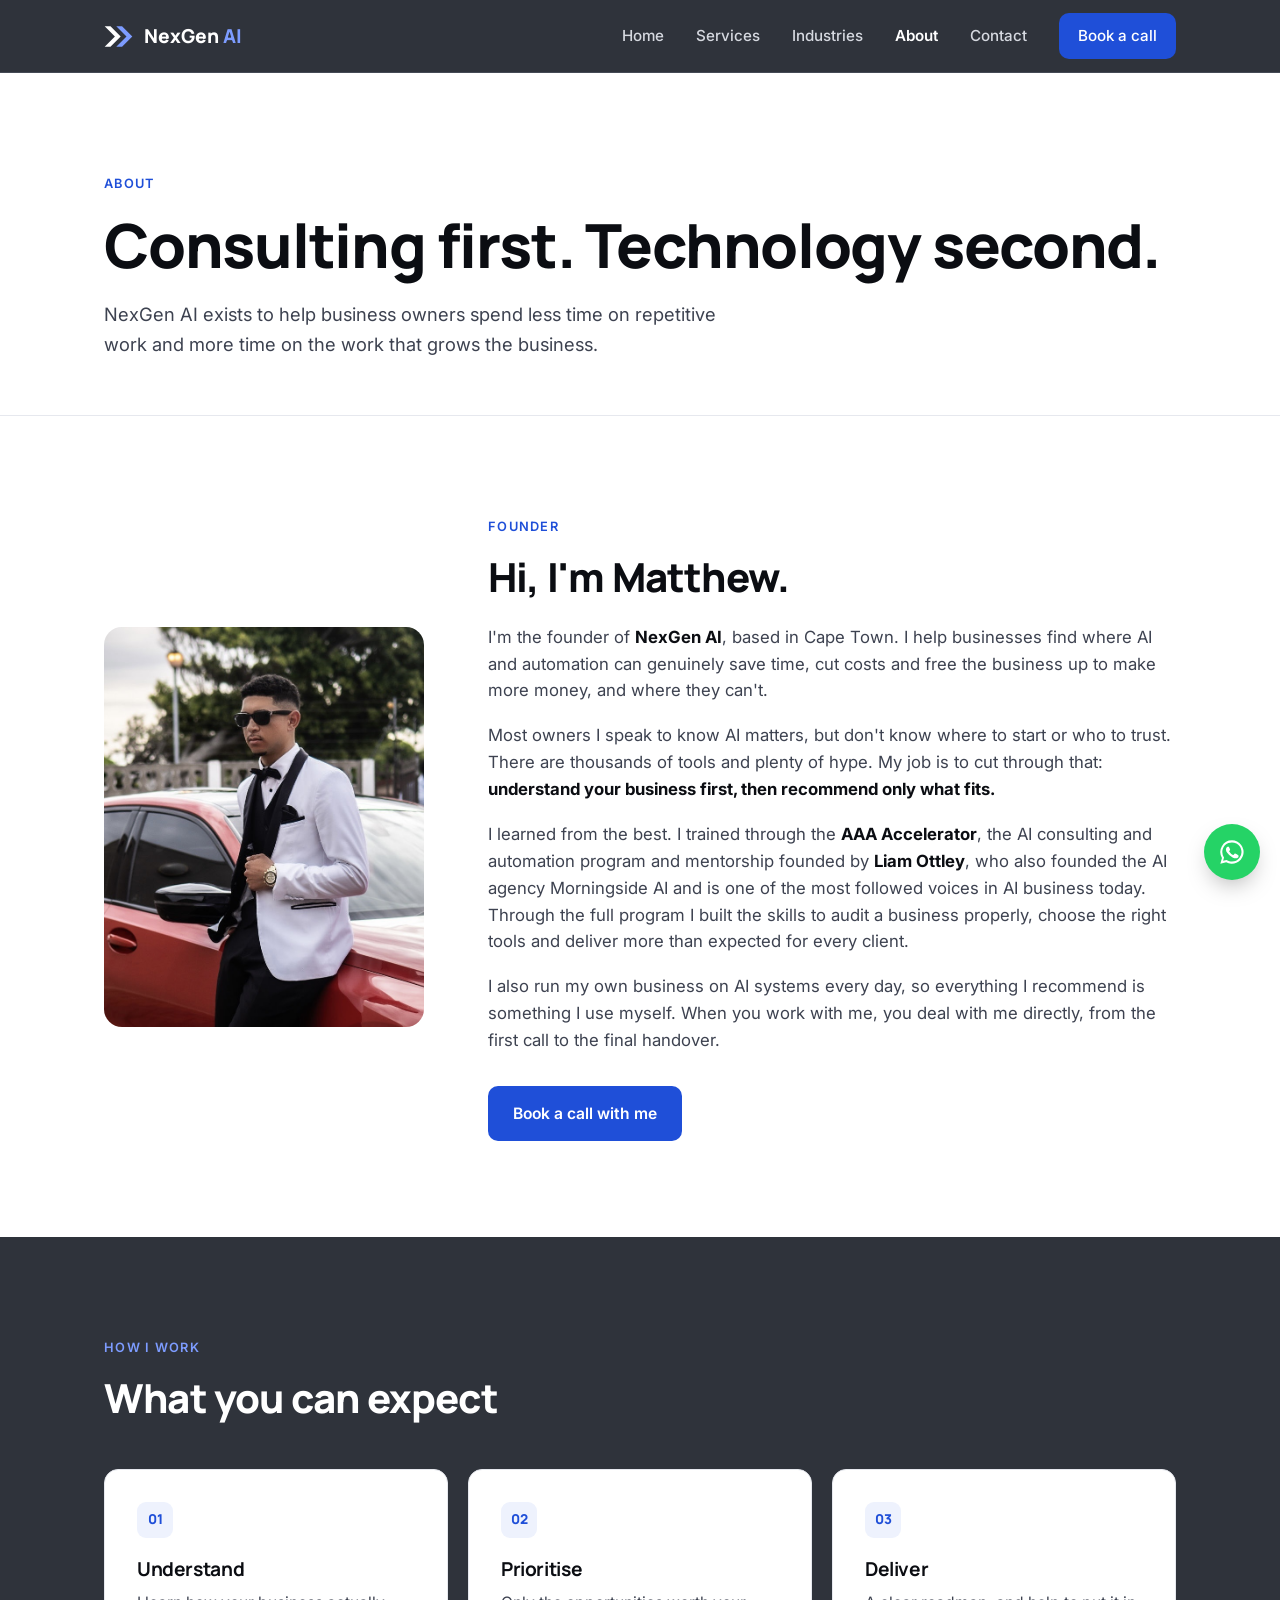
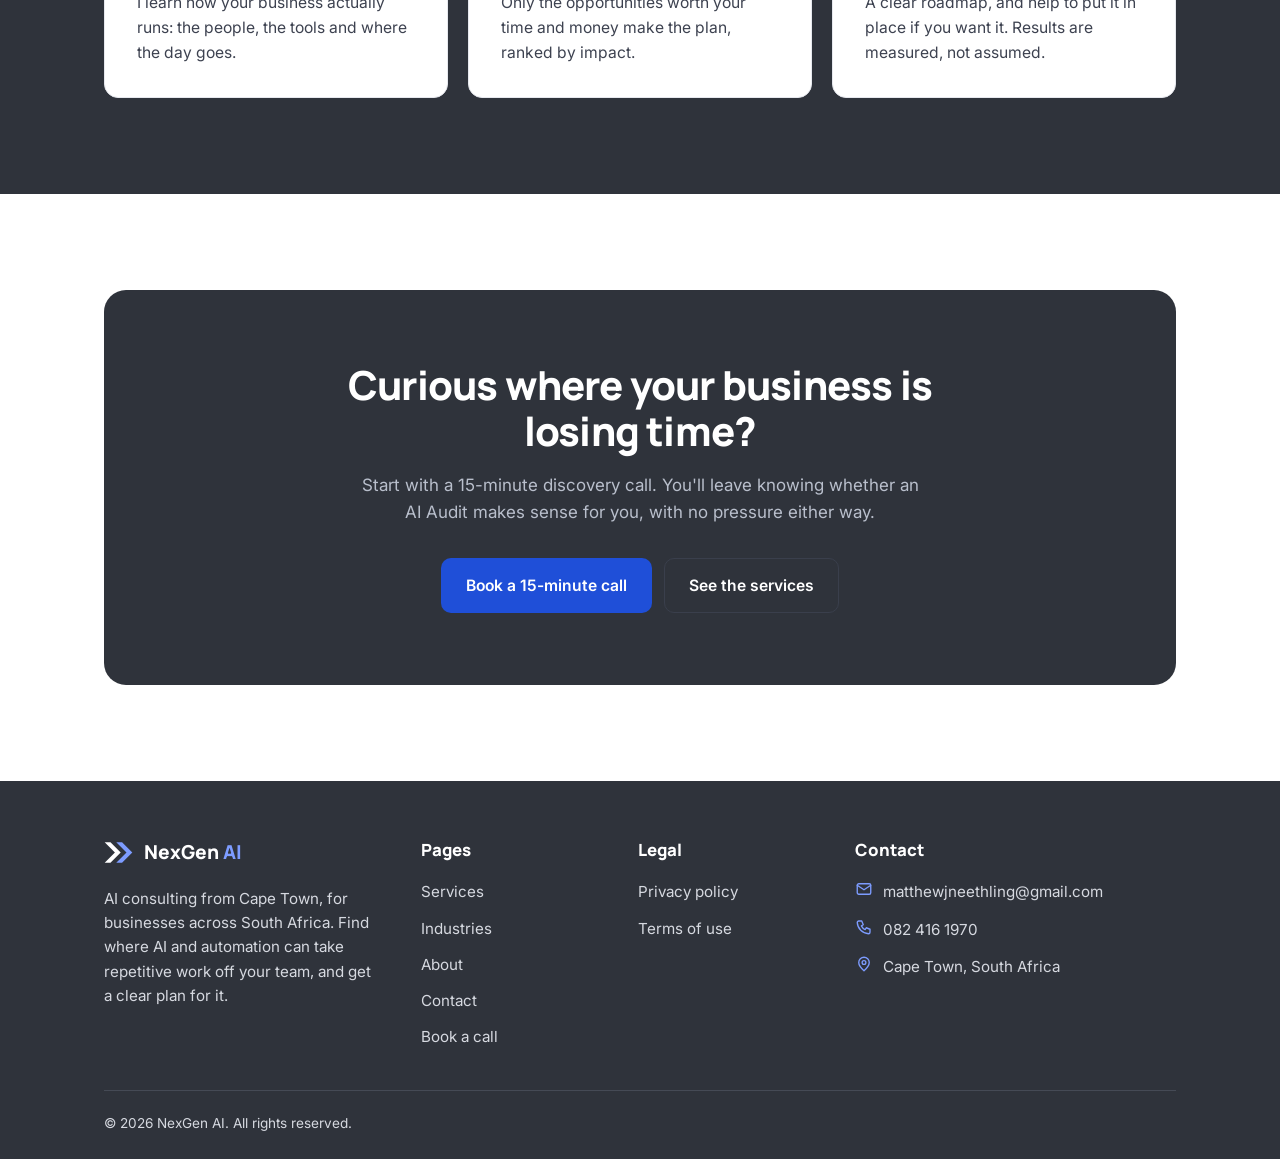
==== about.html @ dd2ae249 "update: website — structured 'Available times' block on booking page (not yet published) Co-Authored" ====
<!doctype html>
<html lang="en">
<head>
  <meta charset="utf-8">
  <meta name="viewport" content="width=device-width, initial-scale=1">
  <title>About | NexGen AI</title>
  <meta name="description" content="Meet Matthew Neethling, founder of NexGen AI, a consulting-first AI business in Cape Town.">
  <link rel="preconnect" href="https://fonts.googleapis.com">
  <link rel="preconnect" href="https://fonts.gstatic.com" crossorigin>
  <link href="https://fonts.googleapis.com/css2?family=Inter:wght@400;500;600&family=Manrope:wght@700;800&display=swap" rel="stylesheet">
  <link rel="icon" href="assets/favicon.svg" type="image/svg+xml">
  <link rel="stylesheet" href="styles.css?v=20">
  <link rel="stylesheet" href="theme-test.css?v=23">
  <script src="main.js?v=3" defer></script>
</head>
<body>
<header class="site-header">
  <nav class="wrap nav" aria-label="Main">
    <a href="index.html" class="logo"><svg class="logo-mark" viewBox="0 0 44 36" aria-hidden="true"><path d="M1 3H9.5L24.5 18L9.5 33H1L16 18Z" class="chev-a block"/><path d="M18 3H26.5L41.5 18L26.5 33H18L33 18Z" class="chev-b block"/></svg><span>NexGen <span class="ai">AI</span></span></a>
    <button class="nav-toggle" aria-label="Open menu" aria-expanded="false"><span></span><span></span><span></span></button>
    <ul class="nav-links">
      <li><a href="index.html">Home</a></li>
      <li><a href="services.html">Services</a></li>
      <li><a href="index.html#industries">Industries</a></li>
      <li><a href="about.html" class="active" aria-current="page">About</a></li>
      <li><a href="contact.html">Contact</a></li>
      <li><a href="book.html" class="btn btn-primary btn-sm">Book a call</a></li>
    </ul>
  </nav>
</header>
<main>
<section class="page-hero">
  <div class="wrap">
    <span class="eyebrow">About</span>
    <h1>Consulting first. Technology second.</h1>
    <p class="lead">NexGen AI exists to help business owners spend less time on repetitive work and more time on the work that grows the business.</p>
  </div>
</section>

<section>
  <div class="wrap split about-split" style="align-items:center">
    <img class="portrait-img" src="assets/matthew.jpg" alt="Matthew Neethling, founder of NexGen AI" width="729" height="911">
    <div class="prose">
      <span class="eyebrow">Founder</span>
      <h2 style="margin-bottom:24px">Hi, I'm Matthew.</h2>
      <p>I'm the founder of <strong>NexGen AI</strong>, based in Cape Town. I help businesses find where AI and automation can genuinely save time, cut costs and free the business up to make more money, and where they can't.</p>
      <p>Most owners I speak to know AI matters, but don't know where to start or who to trust. There are thousands of tools and plenty of hype. My job is to cut through that: <strong>understand your business first, then recommend only what fits.</strong></p>
      <p>I learned from the best. I trained through the <strong>AAA Accelerator</strong>, the AI consulting and automation program and mentorship founded by <strong>Liam Ottley</strong>, who also founded the AI agency Morningside AI and is one of the most followed voices in AI business today. Through the full program I built the skills to audit a business properly, choose the right tools and deliver more than expected for every client.</p>
      <p>I also run my own business on AI systems every day, so everything I recommend is something I use myself. When you work with me, you deal with me directly, from the first call to the final handover.</p>
      <div class="btn-row"><a href="book.html" class="btn btn-primary">Book a call with me</a></div>
    </div>
  </div>
</section>

<section class="section-soft">
  <div class="wrap">
    <div class="section-head"><span class="eyebrow">How I work</span><h2>What you can expect</h2></div>
    <div class="grid grid-3">
      <div class="card"><div class="num">01</div><h3>Understand</h3><p>I learn how your business actually runs: the people, the tools and where the day goes.</p></div>
      <div class="card"><div class="num">02</div><h3>Prioritise</h3><p>Only the opportunities worth your time and money make the plan, ranked by impact.</p></div>
      <div class="card"><div class="num">03</div><h3>Deliver</h3><p>A clear roadmap, and help to put it in place if you want it. Results are measured, not assumed.</p></div>
    </div>
  </div>
</section>
<section>
  <div class="wrap">
    <div class="cta-band">
      <h2>Curious where your business is losing time?</h2>
      <p>Start with a 15-minute discovery call. You'll leave knowing whether an AI Audit makes sense for you, with no pressure either way.</p>
      <div class="btn-row">
        <a href="book.html" class="btn btn-primary">Book a 15-minute call</a>
        <a href="services.html" class="btn btn-ghost">See the services</a>
      </div>
    </div>
  </div>
</section>
</main>
<footer class="site-footer">
  <div class="wrap">
    <div class="footer-cols">
      <div class="fcol fcol-brand">
        <a href="index.html" class="logo"><svg class="logo-mark" viewBox="0 0 44 36" aria-hidden="true"><path d="M1 3H9.5L24.5 18L9.5 33H1L16 18Z" class="chev-a block"/><path d="M18 3H26.5L41.5 18L26.5 33H18L33 18Z" class="chev-b block"/></svg><span>NexGen <span class="ai">AI</span></span></a>
        <p>AI consulting from Cape Town, for businesses across South Africa. Find where AI and automation can take repetitive work off your team, and get a clear plan for it.</p>
      </div>
      <div class="fcol">
        <h4>Pages</h4>
        <ul><li><a href="services.html">Services</a></li><li><a href="index.html#industries">Industries</a></li><li><a href="about.html">About</a></li><li><a href="contact.html">Contact</a></li><li><a href="book.html">Book a call</a></li></ul>
      </div>
      <div class="fcol">
        <h4>Legal</h4>
        <ul><li><a href="privacy.html">Privacy policy</a></li><li><a href="terms.html">Terms of use</a></li></ul>
      </div>
      <div class="fcol">
        <h4>Contact</h4>
        <ul class="fcontact"><li><a href="mailto:matthewjneethling@gmail.com" aria-label="Email"><svg class="ficon" viewBox="0 0 24 24" aria-hidden="true"><rect x="3" y="5" width="18" height="14" rx="2"/><path d="m3 7 9 6 9-6"/></svg><span>matthewjneethling@<wbr>gmail.com</span></a></li><li><a href="tel:+27824161970" aria-label="Phone"><svg class="ficon" viewBox="0 0 24 24" aria-hidden="true"><path d="M5 4h4l2 5-2.5 1.5a11 11 0 0 0 5 5L15 13l5 2v4a2 2 0 0 1-2 2A16 16 0 0 1 3 6a2 2 0 0 1 2-2z"/></svg><span>082 416 1970</span></a></li><li><span class="floc" aria-label="Location"><svg class="ficon" viewBox="0 0 24 24" aria-hidden="true"><path d="M12 21s-7-6.2-7-11a7 7 0 0 1 14 0c0 4.8-7 11-7 11z"/><circle cx="12" cy="10" r="2.5"/></svg><span>Cape Town, South Africa</span></span></li></ul>
      </div>
    </div>
    <div class="footer-bottom"><span>© <span data-year>2026</span> NexGen AI. All rights reserved.</span></div>
  </div>
</footer>
<a class="wa-float" href="https://wa.me/27824161970" target="_blank" rel="noopener" aria-label="Chat on WhatsApp"><svg viewBox="0 0 24 24" aria-hidden="true"><path fill="#fff" d="M12 2a10 10 0 0 0-8.6 15.1L2 22l5-1.3A10 10 0 1 0 12 2zm0 18.2c-1.5 0-3-.4-4.3-1.2l-.3-.2-3 .8.8-2.9-.2-.3A8.2 8.2 0 1 1 12 20.2zm4.5-6.1c-.2-.1-1.5-.7-1.7-.8-.2-.1-.4-.1-.6.1l-.8 1c-.1.2-.3.2-.5.1a6.7 6.7 0 0 1-3.3-2.9c-.3-.4.2-.4.7-1.4.1-.2 0-.3 0-.5l-.8-1.8c-.2-.5-.4-.4-.6-.4h-.5a1 1 0 0 0-.7.3 3 3 0 0 0-.9 2.2 5.2 5.2 0 0 0 1.1 2.7 11.9 11.9 0 0 0 4.6 4c1.7.7 2.4.8 3.2.7.5-.1 1.5-.6 1.8-1.2.2-.6.2-1.1.1-1.2l-.4-.3z"/></svg></a>
</body>
</html>
---- styles.css ----
/* NexGen AI — website styles */
:root {
  --ink: #0b0d12;
  --ink-soft: #3d4250;
  --muted: #6b7180;
  --line: #e6e8ee;
  --bg: #ffffff;
  --bg-soft: #f6f7fa;
  --accent: #1f4fd8;
  --accent-dark: #163aa3;
  --accent-tint: #eef2fd;
  --radius: 14px;
  --max: 1120px;
}

* { box-sizing: border-box; margin: 0; padding: 0; }
html { scroll-behavior: smooth; }
body {
  font-family: "Inter", system-ui, -apple-system, sans-serif;
  color: var(--ink);
  background: var(--bg);
  line-height: 1.6;
  font-size: 17px;
  -webkit-font-smoothing: antialiased;
}
img { max-width: 100%; display: block; }
a { color: inherit; }

.wrap { max-width: var(--max); margin: 0 auto; padding: 0 24px; }

h1, h2, h3 { font-family: "Manrope", "Inter", sans-serif; line-height: 1.15; letter-spacing: -0.02em; }
h1 { font-size: clamp(2.3rem, 5.2vw, 3.8rem); font-weight: 800; }
h2 { font-size: clamp(1.7rem, 3.4vw, 2.5rem); font-weight: 800; }
h3 { font-size: 1.2rem; font-weight: 700; }
p.lead { font-size: 1.15rem; color: var(--ink-soft); max-width: 640px; }
.eyebrow {
  display: inline-block; font-size: 0.8rem; font-weight: 600; letter-spacing: 0.1em;
  text-transform: uppercase; color: var(--accent); margin-bottom: 16px;
}

/* Header */
.site-header {
  position: sticky; top: 0; z-index: 50;
  background: rgba(255, 255, 255, 0.92); backdrop-filter: blur(10px);
  border-bottom: 1px solid var(--line);
}
.nav { display: flex; align-items: center; justify-content: space-between; height: 72px; }
.logo { display: flex; align-items: center; gap: 10px; text-decoration: none; font-family: "Manrope", sans-serif; font-weight: 800; font-size: 1.2rem; }
.logo-mark { width: 30px; height: 25px; flex: none; }
.logo-mark path { fill: none; stroke-width: 6; stroke-linecap: round; stroke-linejoin: round; }
.logo-mark .chev-a { stroke: var(--ink); }
.logo-mark .chev-b { stroke: var(--accent); }
.logo span.ai { color: var(--accent); }
.nav-links { display: flex; align-items: center; gap: 32px; list-style: none; }
.nav-links a { text-decoration: none; font-size: 0.95rem; font-weight: 500; color: var(--ink-soft); }
.nav-links a:hover, .nav-links a.active { color: var(--ink); }
.nav-links a.active { font-weight: 600; }
.nav-toggle { display: none; background: none; border: 0; cursor: pointer; padding: 8px; }
.nav-toggle span { display: block; width: 22px; height: 2px; background: var(--ink); margin: 5px 0; }

/* Buttons */
.btn {
  display: inline-flex; align-items: center; gap: 8px; padding: 14px 24px; border-radius: 10px;
  font-weight: 600; font-size: 0.98rem; text-decoration: none; transition: 0.15s ease; border: 1.5px solid transparent;
}
.btn-primary { background: var(--accent); color: #fff; }
.btn-primary:hover { background: var(--accent-dark); }
.btn-ghost { border-color: var(--line); color: var(--ink); background: #fff; }
.btn-ghost:hover { border-color: var(--ink); }
.btn-sm { padding: 10px 18px; font-size: 0.9rem; }
.btn-row { display: flex; flex-wrap: wrap; gap: 12px; margin-top: 32px; }

/* Sections */
section { padding: 96px 0; }
.section-soft { background: var(--bg-soft); }
.section-head { max-width: 680px; margin-bottom: 48px; }
.section-head p { color: var(--ink-soft); margin-top: 14px; font-size: 1.08rem; }

.hero { padding: 120px 0 96px; }
.hero h1 { max-width: 860px; }
.hero h1 em { font-style: normal; color: var(--accent); }
.hero p.lead { margin-top: 24px; }
.hero-note { margin-top: 20px; font-size: 0.9rem; color: var(--muted); }

.page-hero { padding: 96px 0 56px; border-bottom: 1px solid var(--line); }
.page-hero p.lead { margin-top: 20px; }

/* Grids & cards */
.grid { display: grid; gap: 20px; }
.grid-3 { grid-template-columns: repeat(3, 1fr); }
.grid-2 { grid-template-columns: repeat(2, 1fr); }
.grid-4 { grid-template-columns: repeat(4, 1fr); }
.card {
  background: #fff; border: 1px solid var(--line); border-radius: var(--radius); padding: 32px;
}
.card h3 { margin-bottom: 10px; }
.card p { color: var(--ink-soft); font-size: 0.98rem; }
.card .num {
  font-family: "Manrope", sans-serif; font-weight: 800; font-size: 0.85rem; color: var(--accent);
  background: var(--accent-tint); width: 36px; height: 36px; border-radius: 9px;
  display: grid; place-items: center; margin-bottom: 20px;
}
.question { font-family: "Manrope", sans-serif; font-weight: 700; font-size: 1.15rem; line-height: 1.4; }

.ticks { list-style: none; margin-top: 16px; }
.ticks li { position: relative; padding-left: 28px; margin: 10px 0; color: var(--ink-soft); font-size: 0.98rem; }
.ticks li::before {
  content: ""; position: absolute; left: 0; top: 7px; width: 16px; height: 16px; border-radius: 50%;
  background: var(--accent-tint) url("data:image/svg+xml,%3Csvg xmlns='http://www.w3.org/2000/svg' viewBox='0 0 16 16'%3E%3Cpath d='M4.5 8.2l2.3 2.3 4.7-5' fill='none' stroke='%231f4fd8' stroke-width='1.8' stroke-linecap='round' stroke-linejoin='round'/%3E%3C/svg%3E") center/16px no-repeat;
}

/* Split layout */
.split { display: grid; grid-template-columns: 1fr 1fr; gap: 64px; align-items: center; }
.report-mock {
  background: #fff; border: 1px solid var(--line); border-radius: 18px; padding: 32px;
  box-shadow: 0 30px 60px -30px rgba(11, 13, 18, 0.25);
}
.report-mock .rm-title { font-family: "Manrope", sans-serif; font-weight: 800; font-size: 1.05rem; }
.report-mock .rm-sub { color: var(--muted); font-size: 0.85rem; margin-bottom: 20px; }
.rm-row { display: grid; grid-template-columns: 1fr auto; gap: 12px; padding: 14px 0; border-top: 1px solid var(--line); font-size: 0.92rem; }
.rm-row b { display: block; }
.rm-row small { color: var(--muted); }
.rm-tag { font-size: 0.78rem; font-weight: 600; color: var(--accent); background: var(--accent-tint); padding: 4px 10px; border-radius: 99px; align-self: center; white-space: nowrap; }

/* Services */
.service { display: grid; grid-template-columns: 220px 1fr; gap: 48px; padding: 48px 0; border-top: 1px solid var(--line); }
.service:first-child { border-top: 0; padding-top: 0; }
.service-label .step { font-size: 0.8rem; font-weight: 600; letter-spacing: 0.08em; text-transform: uppercase; color: var(--muted); }
.service-label h3 { font-size: 1.5rem; margin-top: 8px; }
.service-label .badge { display: inline-block; margin-top: 12px; font-size: 0.78rem; font-weight: 600; color: #fff; background: var(--ink); padding: 4px 10px; border-radius: 99px; }
.service-body p { color: var(--ink-soft); }
.service-body p.quote { font-size: 1.15rem; color: var(--ink); font-weight: 500; margin-bottom: 12px; }

/* FAQ */
.faq details { border-top: 1px solid var(--line); padding: 22px 0; }
.faq details:last-child { border-bottom: 1px solid var(--line); }
.faq summary { cursor: pointer; font-weight: 600; font-size: 1.05rem; list-style: none; display: flex; justify-content: space-between; gap: 16px; }
.faq summary::after { content: "+"; color: var(--accent); font-size: 1.4rem; line-height: 1; }
.faq details[open] summary::after { content: "–"; }
.faq details p { margin-top: 12px; color: var(--ink-soft); max-width: 760px; }

/* About */
.portrait {
  aspect-ratio: 4 / 5; border-radius: 18px; background: var(--bg-soft); border: 1px dashed #c9ced9;
  display: grid; place-items: center; color: var(--muted); font-size: 0.9rem; text-align: center; padding: 24px;
}
.about-split { grid-template-columns: 320px 1fr; }
.portrait-img { width: 100%; height: auto; max-width: 320px; aspect-ratio: 4 / 5; object-fit: cover; object-position: center 20%; border-radius: 18px; }
@media (max-width: 960px) { .about-split { grid-template-columns: 1fr; } .portrait-img { max-width: 240px; display: block; margin: 0 auto; } }
.prose p { color: var(--ink-soft); margin-bottom: 18px; font-size: 1.05rem; }
.prose p strong { color: var(--ink); }

/* Contact */
.contact-card { display: flex; flex-direction: column; gap: 6px; text-decoration: none; transition: 0.15s ease; }
.contact-card:hover { border-color: var(--ink); }
.contact-card .label { font-size: 0.8rem; font-weight: 600; letter-spacing: 0.08em; text-transform: uppercase; color: var(--muted); }
.contact-card .value { font-family: "Manrope", sans-serif; font-weight: 700; font-size: 1.1rem; white-space: nowrap; }
.contact-grid { grid-template-columns: 1.5fr 1fr 1fr; }
.footer-grid li { white-space: nowrap; }
.contact-card .hint { color: var(--accent); font-size: 0.9rem; font-weight: 600; margin-top: 8px; }

/* Booking */
.booking-layout { display: grid; grid-template-columns: 340px 1fr; gap: 48px; align-items: start; }
.calendly-inline-widget { min-width: 320px; height: 720px; border: 1px solid var(--line); border-radius: var(--radius); overflow: hidden; }

/* CTA band */
.cta-band { background: var(--ink); color: #fff; border-radius: 22px; padding: 72px 56px; text-align: center; }
.cta-band h2 { max-width: 700px; margin: 0 auto; }
.cta-band p { color: #b9bfcc; margin: 18px auto 0; max-width: 560px; }
.cta-band .btn-row { justify-content: center; }
.cta-band .btn-ghost { background: transparent; color: #fff; border-color: #3a3f4c; }
.cta-band .btn-ghost:hover { border-color: #fff; }

/* Footer */
.site-footer { border-top: 1px solid var(--line); padding: 56px 0 40px; font-size: 0.92rem; color: var(--ink-soft); }
.footer-grid { display: grid; grid-template-columns: 1.6fr 1fr 1.4fr; gap: 40px; }
.footer-grid h4 { font-size: 0.8rem; text-transform: uppercase; letter-spacing: 0.08em; color: var(--muted); margin-bottom: 14px; }
.footer-grid ul { list-style: none; }
.footer-grid li { margin: 8px 0; }
.footer-grid a { text-decoration: none; }
.footer-grid a:hover { color: var(--ink); }
.footer-bottom { margin-top: 48px; padding-top: 24px; border-top: 1px solid var(--line); color: var(--muted); font-size: 0.85rem; }

/* Responsive */
@media (max-width: 960px) {
  .grid-3, .grid-4 { grid-template-columns: 1fr 1fr; }
  .split, .booking-layout, .contact-grid { grid-template-columns: 1fr; gap: 40px; }
  .contact-grid { gap: 20px; }
  .service { grid-template-columns: 1fr; gap: 16px; }
}
@media (max-width: 720px) {
  body { font-size: 16px; }
  .wrap { padding: 0 16px; }
  section { padding: 72px 0; }
  .hero { padding: 72px 0 64px; }
  .page-hero { padding: 64px 0 40px; }
  .grid-3, .grid-4, .grid-2, .footer-grid { grid-template-columns: 1fr; }
  .nav-toggle { display: block; }
  .nav-links {
    display: none; position: absolute; top: 72px; left: 0; right: 0; flex-direction: column; align-items: flex-start;
    gap: 0; background: #fff; border-bottom: 1px solid var(--line); padding: 8px 16px 20px;
  }
  .nav-links.open { display: flex; }
  .nav-links li { width: 100%; }
  .nav-links a { display: block; padding: 12px 0; font-size: 1.05rem; }
  .nav-links .btn { margin-top: 8px; text-align: center; width: 100%; padding: 14px; }
  .cta-band { padding: 56px 24px; }
  .card { padding: 26px; }
}

/* Fixes: nav button colour, logo spacing */
.nav-links a.btn-primary { color: #fff; }
/* logo text kept in one span */

/* Roadmap (Home) */
.roadmap { display: flex; flex-direction: column; gap: 40px; }
.road-phase { display: grid; grid-template-columns: 260px 1fr; gap: 48px; padding-top: 40px; border-top: 1px solid var(--line); }
.road-phase:first-child { border-top: 0; padding-top: 0; }
.phase-label span { font-size: 0.8rem; font-weight: 600; letter-spacing: 0.08em; text-transform: uppercase; color: var(--accent); }
.phase-label h3 { font-size: 1.4rem; margin: 8px 0; }
.phase-label p { color: var(--ink-soft); font-size: 0.95rem; }
.road-steps { list-style: none; position: relative; }
.road-steps::before { content: ""; position: absolute; left: 17px; top: 18px; bottom: 18px; width: 2px; background: var(--line); }
.road-step { position: relative; display: grid; grid-template-columns: 36px 1fr; gap: 20px; padding: 0 0 28px; }
.road-step:last-child { padding-bottom: 0; }
.road-dot {
  position: relative; z-index: 1; width: 36px; height: 36px; border-radius: 50%; background: var(--accent); color: #fff;
  display: grid; place-items: center; font-family: "Manrope", sans-serif; font-weight: 800; font-size: 0.9rem;
}
.rm-step-opt .road-dot { background: #fff; color: var(--accent); border: 2px solid var(--accent); }
.road-top { display: flex; flex-wrap: wrap; align-items: center; gap: 10px; padding-top: 6px; }
.road-top h3 { font-size: 1.08rem; }
.road-tag { font-size: 0.75rem; font-weight: 600; color: var(--ink-soft); background: var(--bg-soft); border: 1px solid var(--line); padding: 3px 10px; border-radius: 99px; }
.road-step p { color: var(--ink-soft); font-size: 0.97rem; margin-top: 4px; max-width: 560px; }
@media (max-width: 960px) { .road-phase { grid-template-columns: 1fr; gap: 24px; } }

/* Chips: industries and tools */
section.compact { padding: 72px 0; }
.chips { list-style: none; display: flex; flex-wrap: wrap; gap: 10px; }
.chips li { padding: 10px 18px; border: 1px solid var(--line); border-radius: 99px; background: #fff; font-weight: 500; font-size: 0.95rem; color: var(--ink); }
.chips-tools li { font-weight: 600; }
.chips-note { margin-top: 18px; color: var(--muted); font-size: 0.92rem; }

/* WhatsApp button */
.wa-float {
  position: fixed; right: 20px; bottom: 20px; z-index: 60; width: 56px; height: 56px; border-radius: 50%;
  background: #25d366; display: grid; place-items: center; box-shadow: 0 10px 24px -8px rgba(0,0,0,.35); transition: transform .15s ease;
}
.wa-float:hover { transform: scale(1.06); }
.wa-float svg { width: 28px; height: 28px; }
@media (max-width: 720px) {
  section.compact { padding: 56px 0; }
  .chips li { padding: 8px 14px; font-size: 0.9rem; }
  .wa-float { right: 16px; bottom: 16px; width: 52px; height: 52px; }
}

/* Very small phones */
.booking-layout > * { min-width: 0; }
@media (max-width: 400px) {
  .contact-card .value { font-size: 0.98rem; white-space: normal; overflow-wrap: anywhere; }
  .calendly-inline-widget { min-width: 0 !important; }
}

/* Industry cards */
.industry-card { padding: 26px; }
.industry-card h3 { font-size: 1.05rem; margin-bottom: 8px; }
.industry-card p { font-size: 0.93rem; }
@media (max-width: 720px) { .industry-grid { grid-template-columns: 1fr 1fr; gap: 12px; } .industry-card { padding: 18px; } .industry-card p { font-size: 0.88rem; } }
@media (max-width: 420px) { .industry-grid { grid-template-columns: 1fr; } }
section[id] { scroll-margin-top: 80px; }

/* Tool group cards */
.tool-card { padding: 26px; }
.tool-card h3 { font-size: 1.05rem; }
.tool-card .ticks { margin-top: 12px; }
.tool-card .ticks li { margin: 8px 0; font-size: 0.93rem; }
@media (max-width: 720px) { .tool-grid { grid-template-columns: 1fr 1fr; gap: 12px; } .tool-card { padding: 18px; } }
@media (max-width: 420px) { .tool-grid { grid-template-columns: 1fr; } }
.tool-list { list-style: none; margin-top: 12px; }
.tool-list li { margin: 8px 0; font-size: 0.93rem; color: var(--ink-soft); }
.section-head-wide { max-width: none; }

/* Footer legal links + legal pages */
.footer-bottom { display: flex; flex-wrap: wrap; justify-content: space-between; gap: 12px 24px; }
.legal-links { display: flex; flex-wrap: wrap; gap: 8px 20px; }
.legal-links a { color: var(--muted); text-decoration: none; }
.legal-links a:hover { color: var(--ink); text-decoration: underline; }
.legal { max-width: 808px; margin-left: max(0px, calc((100% - 1120px) / 2)); margin-right: auto; }
.legal h2 { font-size: 1.25rem; margin: 36px 0 10px; }
.legal p, .legal li { color: var(--ink-soft); font-size: 1rem; margin-bottom: 10px; }
.legal ul { padding-left: 22px; margin-bottom: 10px; }
.legal a { color: var(--accent); font-weight: 500; }
.legal-date { color: var(--muted); font-size: 0.9rem; }
@media (max-width: 720px) { .footer-bottom { flex-direction: column; } }
.footer-bottom { padding-bottom: 56px; } .legal-links { padding-right: 76px; }

/* Booking page: structured call hours */
.hours { margin-top: 32px; padding: 20px 22px; border: 1px solid var(--line); border-radius: var(--radius); background: var(--bg-soft); }
.hours h3 { font-size: 1.05rem; margin-bottom: 12px; }
.hours-list { list-style: none; }
.hours-list li { display: flex; justify-content: space-between; gap: 16px; padding: 12px 0; border-top: 1px solid var(--line); font-size: 0.97rem; }
.hours-list li:first-child { border-top: 0; padding-top: 0; }
.hours-list span { color: var(--ink-soft); }
.hours-list strong { color: var(--ink); font-weight: 600; white-space: nowrap; }
.hours-note { margin-top: 14px; padding-top: 14px; border-top: 1px solid var(--line); color: var(--ink-soft); font-size: 0.9rem; }
.hours-note a { color: var(--accent); font-weight: 600; }
---- theme-test.css ----
/* TEST THEME — gray/white rhythm (remove this file + link to reset) */
:root { --gray-band: #2f333b; --gray-band-line: #454a55; }
.site-header { background: var(--gray-band); border-bottom-color: var(--gray-band-line); }
.site-header .logo, .site-header .logo span { color: #fff; }
.site-header .logo-mark .chev-a { stroke: #fff; }
.site-header .logo .ai, .site-header .logo-mark .chev-b { color: #7d9cff; stroke: #7d9cff; }
.site-header .nav-links a { color: #d6d9e0; }
.site-header .nav-links a:hover, .site-header .nav-links a.active { color: #fff; }
.site-header .nav-links a.btn-primary { color: #fff; }
.site-header .nav-toggle span { background: #fff; }
@media (max-width: 720px) { .site-header .nav-links { background: var(--gray-band); border-bottom-color: var(--gray-band-line); } }

/* Alternating bands: gray sections with white text, cards stay white */
.section-soft { background: var(--gray-band); }
.section-soft h2, .section-soft .section-head p, .section-soft > .wrap > p,
.section-soft .lead, .section-soft .ticks li { color: #fff; }
.section-soft .section-head p, .section-soft .lead { color: #d6d9e0; }
.section-soft .eyebrow { color: #7d9cff; }
.section-soft .phase-label h3 { color: #fff; } .section-soft .phase-label p, .section-soft .road-step p { color: #d6d9e0; }
.section-soft .road-top h3 { color: #fff; } .section-soft .road-steps::before { background: var(--gray-band-line); }
.section-soft .rm-step-opt .road-dot { background: var(--gray-band); }
.section-soft .card h3, .section-soft .card .question { color: var(--ink); }
.section-soft .card p { color: var(--ink-soft); }
.section-soft .faq summary { color: #fff; } .section-soft .faq details p { color: #d6d9e0; }
.section-soft .faq details { border-color: var(--gray-band-line); }
.section-soft .btn-ghost { background: transparent; color: #fff; border-color: #6b7180; }
.section-soft .ticks li::before { background-color: #fff; }
.section-soft strong { color: #fff; }
.section-soft .card strong { color: var(--ink); }
.section-soft > .wrap > p[style] { color: #d6d9e0 !important; }
.section-soft > .wrap > p[style] strong { color: #fff !important; }
.section-soft .phase-label span { color: #7d9cff; }
.section-soft .rm-step-opt .road-dot { color: #fff; border-color: #7d9cff; }
.cta-band { background: var(--gray-band); }
.contact-card { background: var(--gray-band); border-color: var(--gray-band); }
.contact-card .label { color: #b9bfcc; }
.contact-card .value { color: #fff; }
.contact-card .hint { color: #7d9cff; }
.contact-card:hover { border-color: #7d9cff; }
/* Block chevrons (sharp, filled) */
.logo-mark path.block { stroke: none !important; }
.logo-mark .chev-a.block { fill: var(--ink); }
.logo-mark .chev-b.block { fill: var(--accent); }
.site-header .logo-mark .chev-a.block { fill: #fff; }
.site-header .logo-mark .chev-b.block { fill: #7d9cff; }
.site-footer .logo, .site-footer .logo > span { color: var(--ink); }
.hero-slogan { font-family: "Manrope", sans-serif; font-weight: 800; font-size: 1.15rem; color: var(--ink); letter-spacing: -0.01em; }

/* Gray footer */
.site-footer { background: var(--gray-band); border-top: 0; color: #d6d9e0; }
.site-footer p, .site-footer li, .site-footer .footer-bottom { color: #d6d9e0; }
.site-footer a { color: #d6d9e0; }
.site-footer a:hover { color: #fff; }
.site-footer h4 { color: #8d96a8; }
.site-footer .logo, .site-footer .logo > span { color: #fff; }
.site-footer .logo .ai { color: #7d9cff; }
.site-footer .logo-mark .chev-a.block { fill: #fff; }
.site-footer .logo-mark .chev-b.block { fill: #7d9cff; }
.site-footer .footer-bottom { border-top-color: var(--gray-band-line); }
.footer-grid { grid-template-columns: 1.6fr 1fr 1fr 1.4fr; }
@media (max-width: 960px) { .footer-grid { grid-template-columns: 1fr 1fr; } }
@media (max-width: 720px) { .footer-grid { grid-template-columns: 1fr; } }

/* Horizontal footer */
.site-footer { padding: 40px 0 28px; }
.footer-main { display: grid; grid-template-columns: 1fr 2.2fr; gap: 48px; align-items: start; }
.footer-brand p { margin-top: 12px; max-width: 320px; font-size: 0.9rem; line-height: 1.55; }
.footer-rows { display: flex; flex-direction: column; gap: 14px; }
.frow { display: grid; grid-template-columns: 84px 1fr; align-items: center; gap: 16px; }
.frow h4 { margin: 0; }
.frow ul { list-style: none; display: flex; flex-wrap: wrap; gap: 8px 26px; margin: 0; padding: 0; }
.frow li { margin: 0; white-space: normal; }
.frow a, .floc { display: inline-flex; align-items: center; gap: 9px; text-decoration: none; }
.ficon { width: 18px; height: 18px; flex: none; fill: none; stroke: #7d9cff; stroke-width: 1.8; stroke-linecap: round; stroke-linejoin: round; }
.site-footer .footer-bottom { margin-top: 28px; padding-top: 20px; padding-bottom: 0; }
@media (max-width: 960px) { .footer-main { grid-template-columns: 1fr; gap: 28px; } }
@media (max-width: 720px) { .frow { grid-template-columns: 1fr; gap: 8px; } .site-footer .footer-bottom { padding-bottom: 56px; } }
.footer-main { grid-template-columns: 0.8fr 2.6fr; gap: 40px; }
.frow { grid-template-columns: 76px 1fr; }
.frow ul { gap: 8px 22px; }
@media (max-width: 960px) { .footer-main { grid-template-columns: 1fr; gap: 28px; } }
@media (max-width: 720px) { .frow { grid-template-columns: 1fr; } }

/* Footer: tighter, Pages + Legal side by side, Contact below */
.site-footer { padding: 32px 0 20px; }
.footer-main { grid-template-columns: 1fr 2.4fr; gap: 40px; }
.footer-brand p { max-width: 340px; }
.footer-rows { display: grid; grid-template-columns: auto 1fr; gap: 18px 56px; align-items: start; }
.frow { display: block; }
.frow h4 { margin: 0 0 8px; }
.frow-contact, .frow:last-child { grid-column: 1 / -1; }
.site-footer .footer-bottom { margin-top: 20px; padding-top: 14px; }
@media (max-width: 960px) { .footer-main { grid-template-columns: 1fr; gap: 20px; } .footer-rows { gap: 16px 32px; } }
@media (max-width: 720px) { .footer-rows { grid-template-columns: 1fr; gap: 14px; } .site-footer .footer-bottom { padding-bottom: 56px; } }

/* Only the double white gap before the final call-to-action box */
.sec-how { padding-bottom: 24px; }

/* Footer: 4 equal-style columns (brand · Pages · Legal · Contact) */
.site-footer { padding: 56px 0 24px; }
.footer-cols { display: grid; grid-template-columns: 1.25fr 0.8fr 0.8fr 1.45fr; gap: 40px; align-items: start; }
.fcol h4 { margin: 0 0 16px; font-family: "Manrope", sans-serif; font-size: 1.05rem; font-weight: 800; letter-spacing: 0; text-transform: none; color: #fff; }
.fcol ul { list-style: none; margin: 0; padding: 0; display: flex; flex-direction: column; gap: 12px; }
.fcol li { margin: 0; font-size: 0.95rem; }
.fcol-brand p { margin-top: 14px; max-width: 320px; font-size: 0.95rem; line-height: 1.6; }
.fcol a, .floc { display: inline-flex; align-items: flex-start; gap: 10px; text-decoration: none; }
.fcol a { color: #d6d9e0; } .fcol a:hover { color: #fff; }
.fcol .logo { align-items: center; }
.fcontact span { overflow-wrap: anywhere; }
.site-footer .footer-bottom { margin-top: 40px; padding-top: 22px; padding-bottom: 0; }
@media (max-width: 960px) { .footer-cols { grid-template-columns: 1fr 1fr; gap: 32px 28px; } }
@media (max-width: 720px) { .site-footer { padding: 44px 0 20px; } .footer-cols { grid-template-columns: 1fr; gap: 28px; } .site-footer .footer-bottom { padding-bottom: 56px; } }

/* Footer: Pages | Legal | Contact always side by side (wide, short rectangle) */
@media (max-width: 960px) {
  .site-footer { padding: 36px 0 20px; }
  .footer-cols { grid-template-columns: 0.8fr 0.8fr 1.5fr; gap: 24px 20px; }
  .fcol-brand { grid-column: 1 / -1; }
  .fcol-brand p { max-width: 520px; }
  .fcol h4 { margin-bottom: 12px; font-size: 1rem; }
  .fcol ul { gap: 9px; }
  .fcol li { font-size: 0.88rem; }
  .fcol a, .floc { gap: 8px; }
  .ficon { width: 16px; height: 16px; }
  .site-footer .footer-bottom { margin-top: 28px; padding-top: 18px; }
}
@media (max-width: 480px) {
  .footer-cols { grid-template-columns: 1fr 1fr; gap: 22px 16px; }
  .fcol:last-child { grid-column: 1 / -1; }
}
@media (max-width: 480px) { .fcol-brand p { display: none; } }
@media (max-width: 960px) { .footer-cols { grid-template-columns: 0.72fr 0.72fr 1.75fr; } .fcontact span { font-size: 0.84rem; } }
@media (max-width: 480px) { .footer-cols { grid-template-columns: 1fr 1fr; } .fcontact span { font-size: 0.88rem; } }

/* Footer: short paragraph LEFT, Pages | Legal | Contact columns RIGHT — at every width */
@media (max-width: 960px) {
  .footer-cols { grid-template-columns: 0.95fr 0.62fr 0.72fr 1.7fr; gap: 20px 14px; }
  .fcol-brand { grid-column: auto; }
  .fcol-brand p { font-size: 0.8rem; line-height: 1.5; margin-top: 10px; }
  .fcol h4 { font-size: 0.95rem; margin-bottom: 10px; }
  .fcol li { font-size: 0.82rem; }
  .fcontact span { font-size: 0.8rem; }
  .fcol a, .floc { gap: 7px; }
}
@media (max-width: 480px) {
  .footer-cols { grid-template-columns: 1fr 1fr; gap: 22px 16px; }
  .fcol-brand { grid-column: 1 / -1; }
  .fcol-brand p { display: block; font-size: 0.9rem; }
  .fcol:last-child { grid-column: 1 / -1; }
  .fcol li, .fcontact span { font-size: 0.9rem; }
}
@media (max-width: 960px) and (min-width: 481px) {
  .footer-cols { grid-template-columns: 1.2fr 0.55fr 0.62fr 1.55fr; gap: 18px 12px; }
  .site-footer .fcol-brand .logo { font-size: 1.05rem; gap: 8px; white-space: nowrap; }
  .site-footer .fcol-brand .logo-mark { width: 24px; height: 20px; }
  .fcol-brand p { font-size: 0.78rem; }
}
@media (max-width: 960px) and (min-width: 481px) {
  .footer-cols { grid-template-columns: 1.05fr 0.62fr 0.72fr 1.5fr; }
  .fcol:nth-child(2) li a, .fcol:nth-child(3) li a { white-space: nowrap; }
}
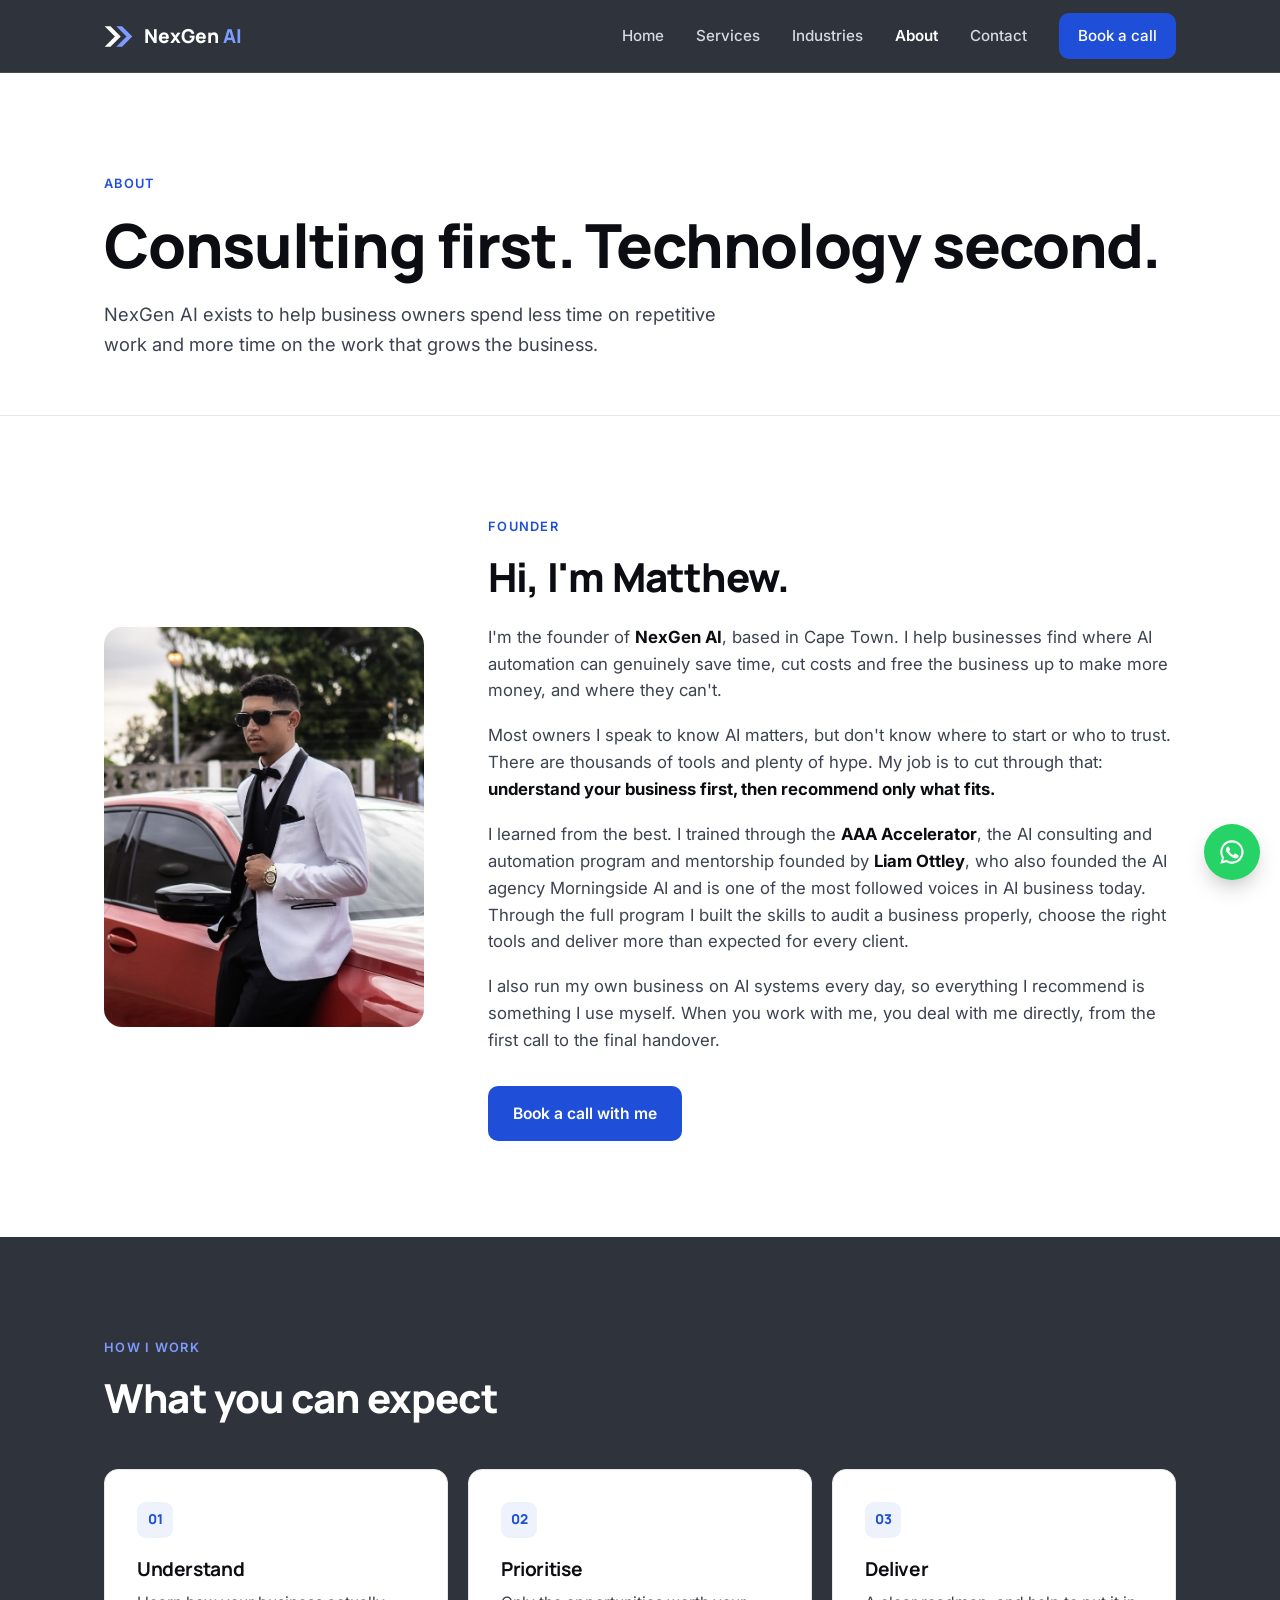
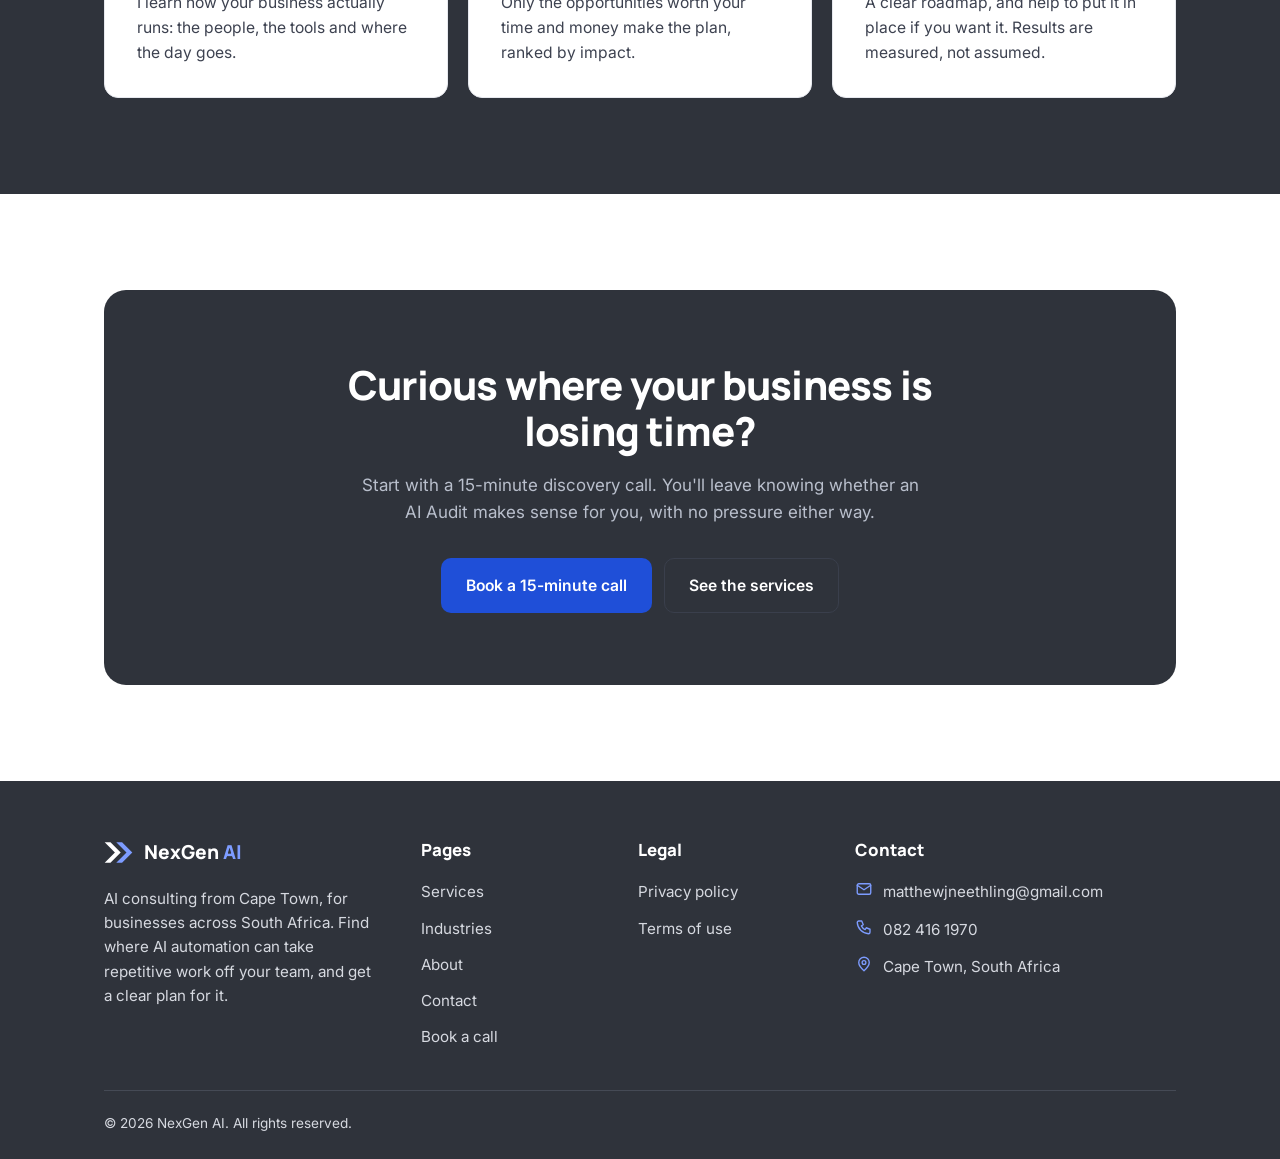
==== commit b46acde4: "update: website — 'AI automation' wording everywhere (not yet published) Co-Authored-By: Claude Sonn" ====
--- a/about.html
+++ b/about.html
@@ -9,7 +9,7 @@
   <link rel="preconnect" href="https://fonts.gstatic.com" crossorigin>
   <link href="https://fonts.googleapis.com/css2?family=Inter:wght@400;500;600&family=Manrope:wght@700;800&display=swap" rel="stylesheet">
   <link rel="icon" href="assets/favicon.svg" type="image/svg+xml">
-  <link rel="stylesheet" href="styles.css?v=20">
+  <link rel="stylesheet" href="styles.css?v=24">
   <link rel="stylesheet" href="theme-test.css?v=23">
   <script src="main.js?v=3" defer></script>
 </head>
@@ -43,7 +43,7 @@
     <div class="prose">
       <span class="eyebrow">Founder</span>
       <h2 style="margin-bottom:24px">Hi, I'm Matthew.</h2>
-      <p>I'm the founder of <strong>NexGen AI</strong>, based in Cape Town. I help businesses find where AI and automation can genuinely save time, cut costs and free the business up to make more money, and where they can't.</p>
+      <p>I'm the founder of <strong>NexGen AI</strong>, based in Cape Town. I help businesses find where AI automation can genuinely save time, cut costs and free the business up to make more money, and where they can't.</p>
       <p>Most owners I speak to know AI matters, but don't know where to start or who to trust. There are thousands of tools and plenty of hype. My job is to cut through that: <strong>understand your business first, then recommend only what fits.</strong></p>
       <p>I learned from the best. I trained through the <strong>AAA Accelerator</strong>, the AI consulting and automation program and mentorship founded by <strong>Liam Ottley</strong>, who also founded the AI agency Morningside AI and is one of the most followed voices in AI business today. Through the full program I built the skills to audit a business properly, choose the right tools and deliver more than expected for every client.</p>
       <p>I also run my own business on AI systems every day, so everything I recommend is something I use myself. When you work with me, you deal with me directly, from the first call to the final handover.</p>
@@ -80,7 +80,7 @@
     <div class="footer-cols">
       <div class="fcol fcol-brand">
         <a href="index.html" class="logo"><svg class="logo-mark" viewBox="0 0 44 36" aria-hidden="true"><path d="M1 3H9.5L24.5 18L9.5 33H1L16 18Z" class="chev-a block"/><path d="M18 3H26.5L41.5 18L26.5 33H18L33 18Z" class="chev-b block"/></svg><span>NexGen <span class="ai">AI</span></span></a>
-        <p>AI consulting from Cape Town, for businesses across South Africa. Find where AI and automation can take repetitive work off your team, and get a clear plan for it.</p>
+        <p>AI consulting from Cape Town, for businesses across South Africa. Find where AI automation can take repetitive work off your team, and get a clear plan for it.</p>
       </div>
       <div class="fcol">
         <h4>Pages</h4>
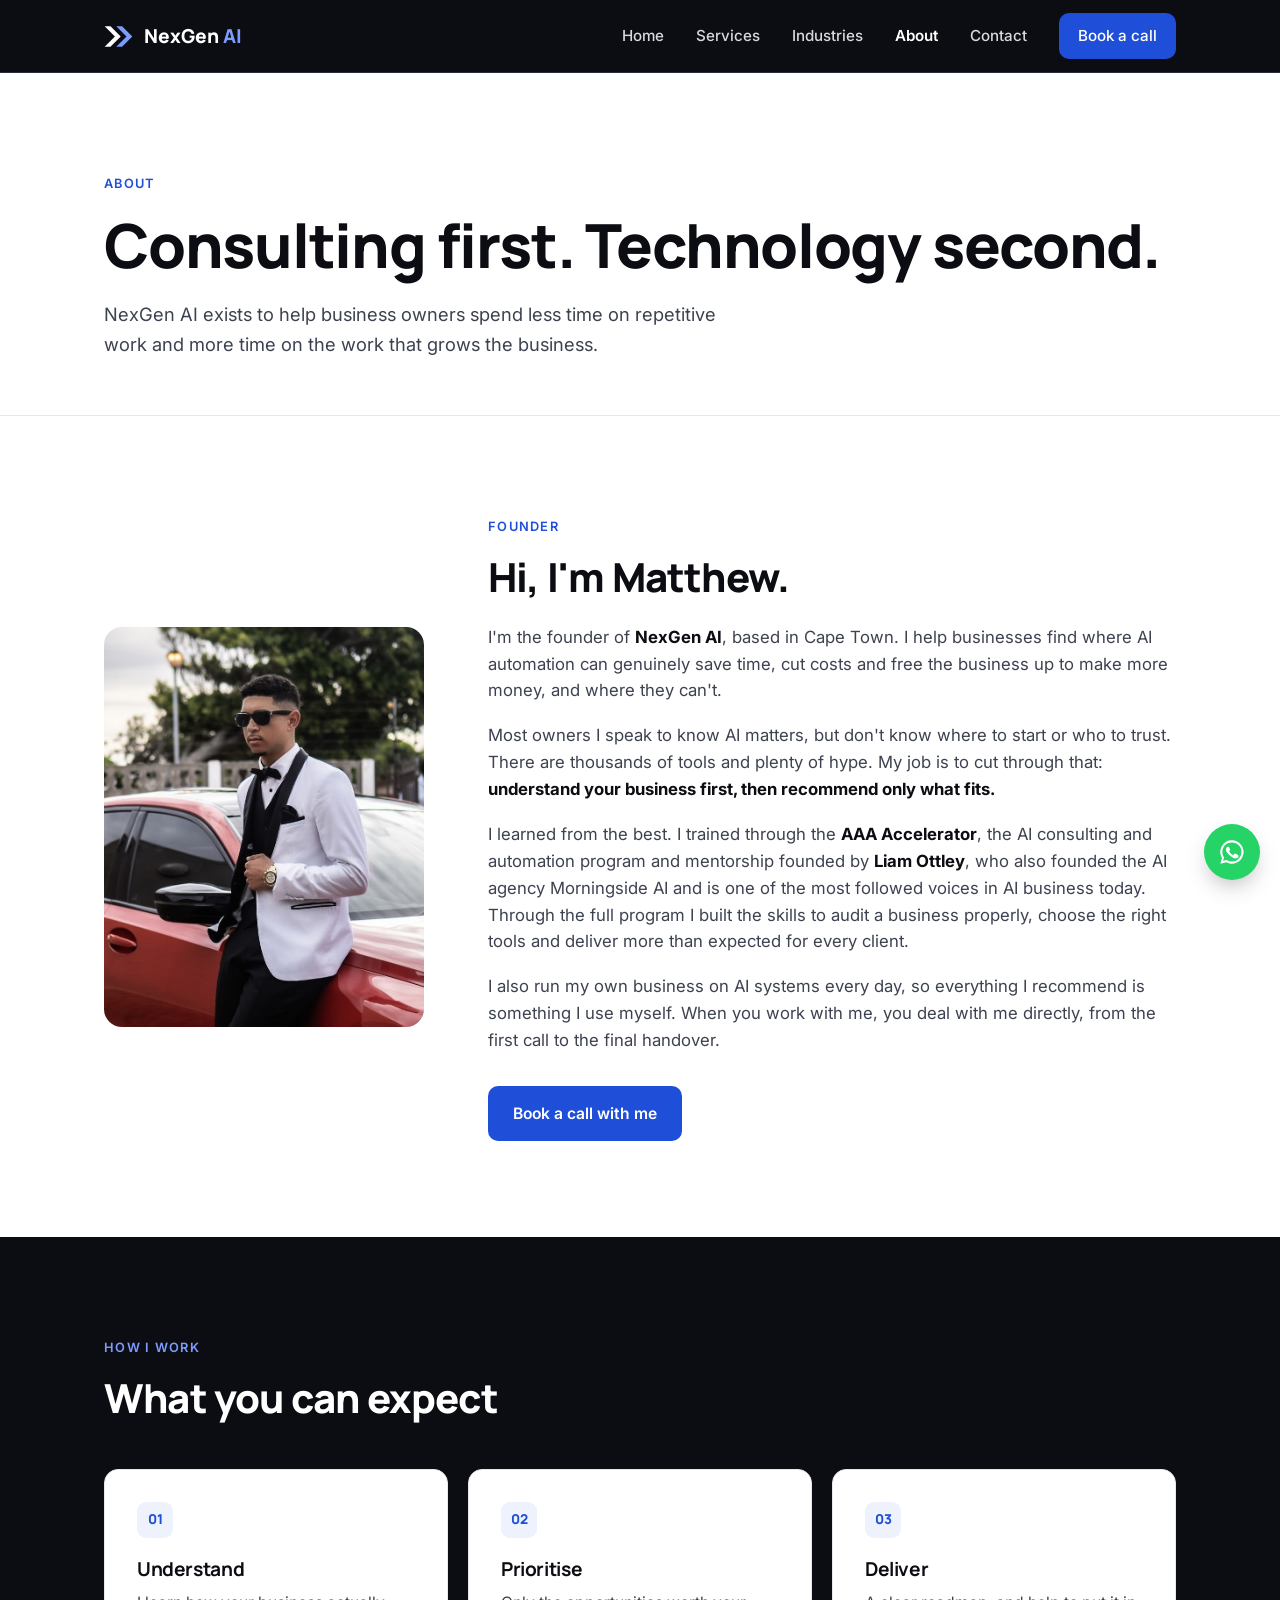
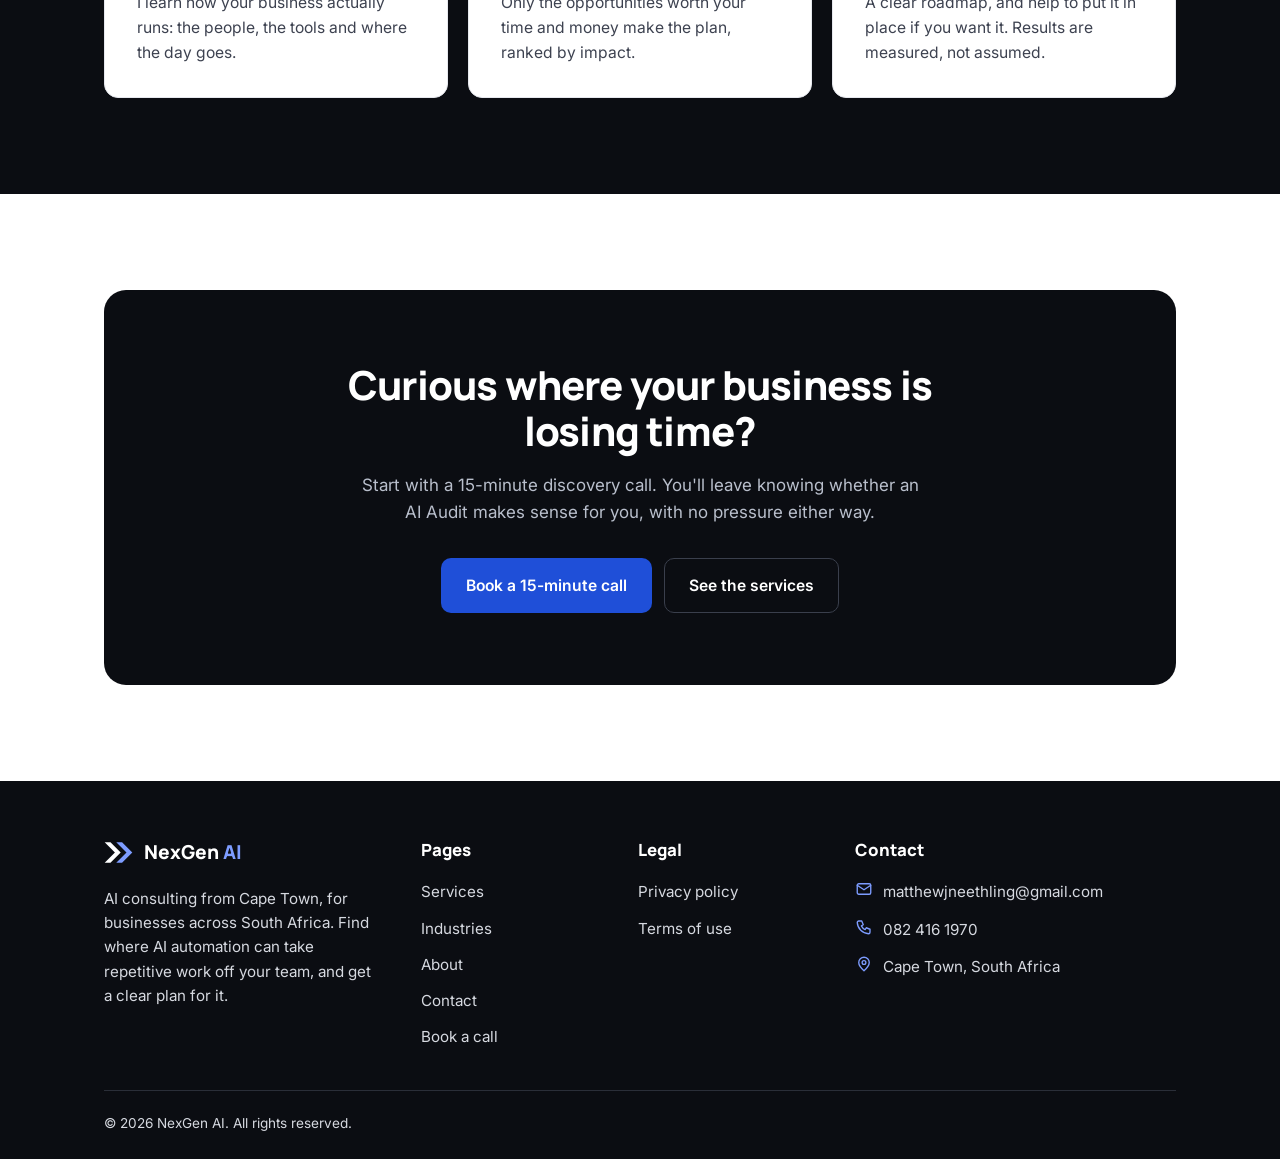
==== commit 059c5d98: "update: website — near-black theme, booking page, footer, AI automation wording Co-Authored-By: Clau" ====
--- a/about.html
+++ b/about.html
@@ -10,7 +10,7 @@
   <link href="https://fonts.googleapis.com/css2?family=Inter:wght@400;500;600&family=Manrope:wght@700;800&display=swap" rel="stylesheet">
   <link rel="icon" href="assets/favicon.svg" type="image/svg+xml">
   <link rel="stylesheet" href="styles.css?v=24">
-  <link rel="stylesheet" href="theme-test.css?v=23">
+  <link rel="stylesheet" href="theme-test.css?v=24">
   <script src="main.js?v=3" defer></script>
 </head>
 <body>
--- a/theme-test.css
+++ b/theme-test.css
@@ -1,5 +1,5 @@
 /* TEST THEME — gray/white rhythm (remove this file + link to reset) */
-:root { --gray-band: #2f333b; --gray-band-line: #454a55; }
+:root { --gray-band: #0b0d12; --gray-band-line: #2a2e38; }
 .site-header { background: var(--gray-band); border-bottom-color: var(--gray-band-line); }
 .site-header .logo, .site-header .logo span { color: #fff; }
 .site-header .logo-mark .chev-a { stroke: #fff; }
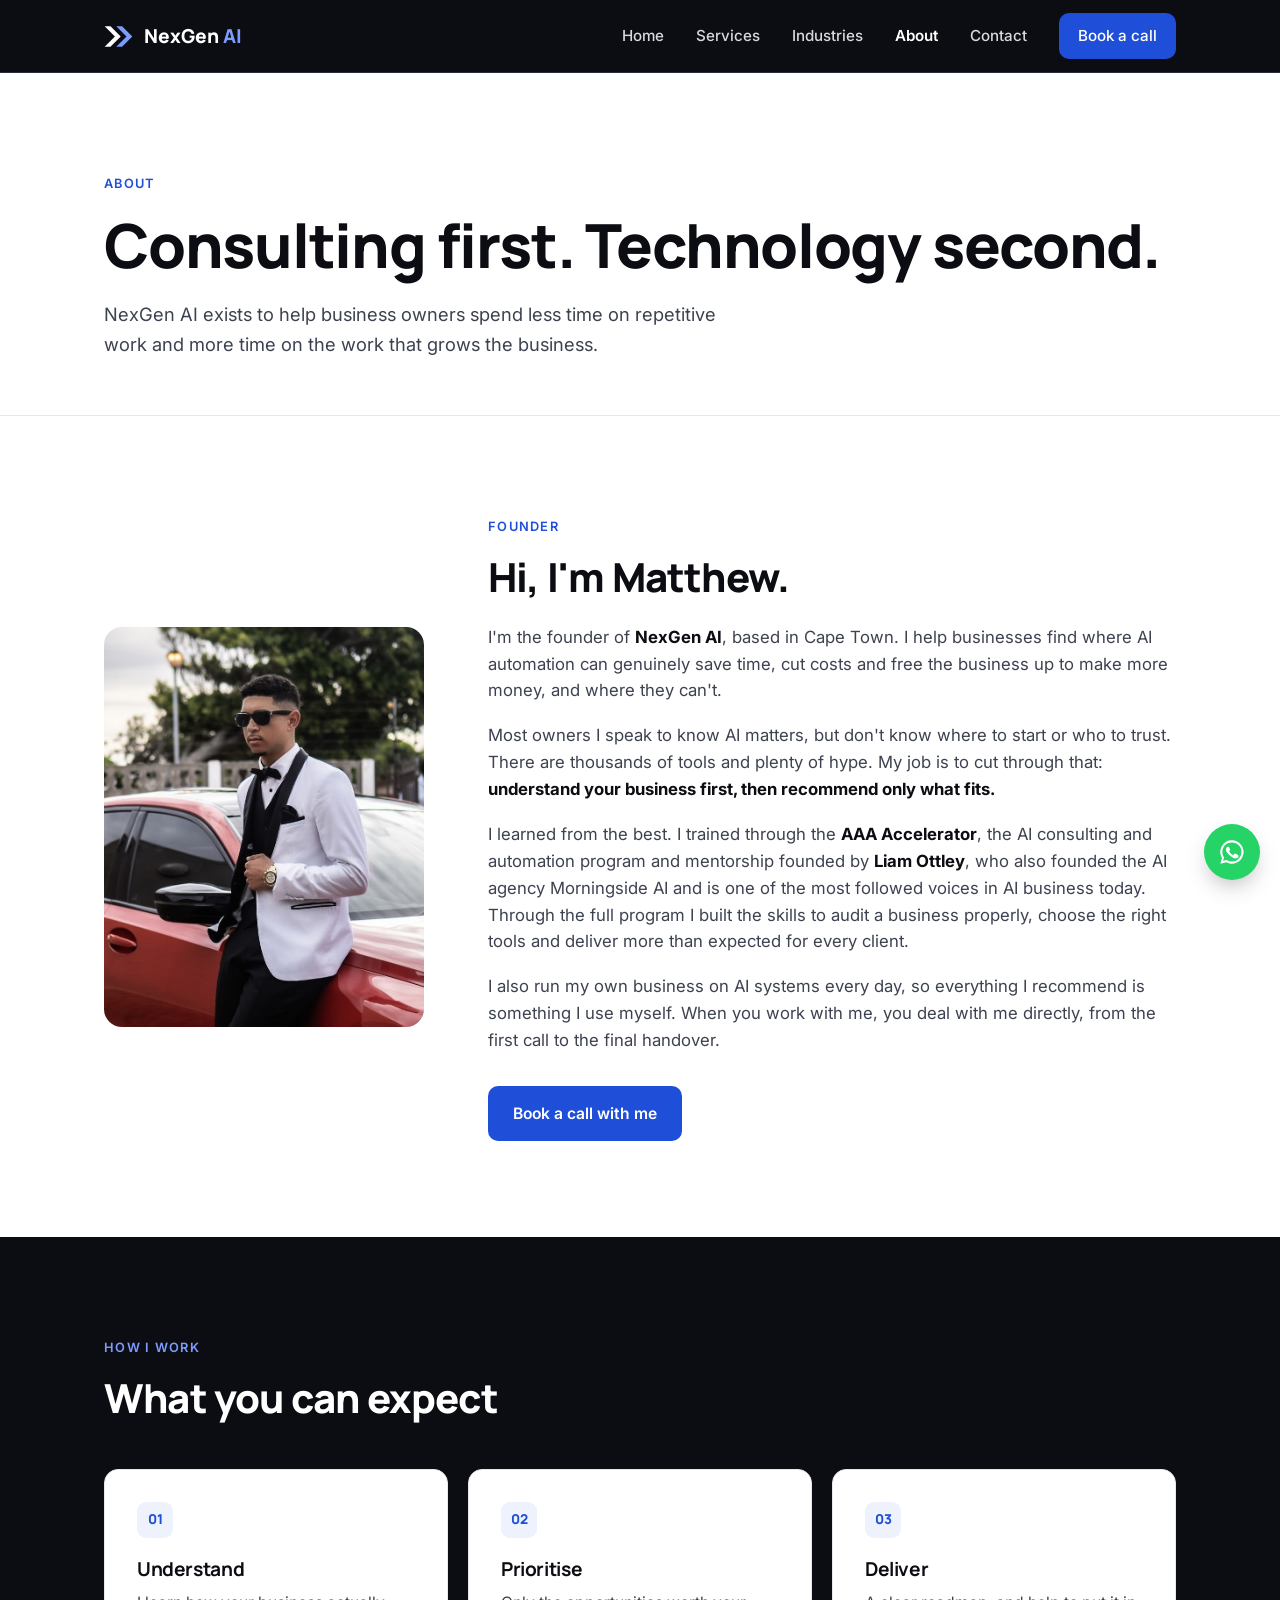
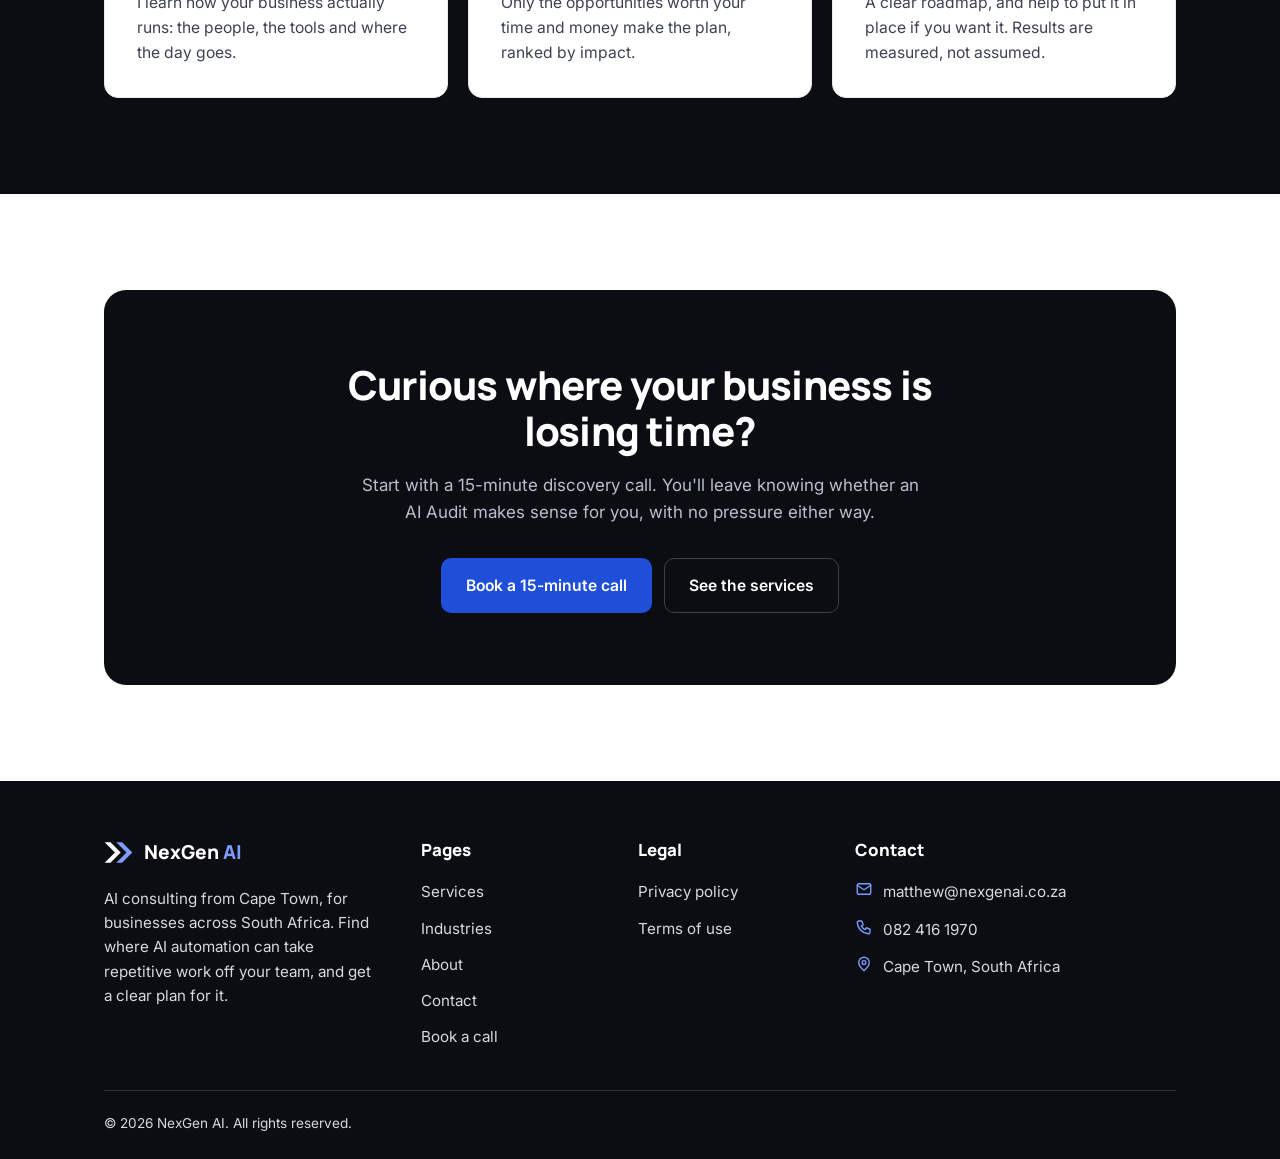
==== commit cfd76b50: "fix: website shows business email in visible text; support rates R250 remote / R500 on-site (audits " ====
--- a/about.html
+++ b/about.html
@@ -12,6 +12,7 @@
   <link rel="stylesheet" href="styles.css?v=24">
   <link rel="stylesheet" href="theme-test.css?v=24">
   <script src="main.js?v=3" defer></script>
+  <link rel="canonical" href="https://nexgenai.co.za/about.html">
 </head>
 <body>
 <header class="site-header">
@@ -92,7 +93,7 @@
       </div>
       <div class="fcol">
         <h4>Contact</h4>
-        <ul class="fcontact"><li><a href="mailto:matthewjneethling@gmail.com" aria-label="Email"><svg class="ficon" viewBox="0 0 24 24" aria-hidden="true"><rect x="3" y="5" width="18" height="14" rx="2"/><path d="m3 7 9 6 9-6"/></svg><span>matthewjneethling@<wbr>gmail.com</span></a></li><li><a href="tel:+27824161970" aria-label="Phone"><svg class="ficon" viewBox="0 0 24 24" aria-hidden="true"><path d="M5 4h4l2 5-2.5 1.5a11 11 0 0 0 5 5L15 13l5 2v4a2 2 0 0 1-2 2A16 16 0 0 1 3 6a2 2 0 0 1 2-2z"/></svg><span>082 416 1970</span></a></li><li><span class="floc" aria-label="Location"><svg class="ficon" viewBox="0 0 24 24" aria-hidden="true"><path d="M12 21s-7-6.2-7-11a7 7 0 0 1 14 0c0 4.8-7 11-7 11z"/><circle cx="12" cy="10" r="2.5"/></svg><span>Cape Town, South Africa</span></span></li></ul>
+        <ul class="fcontact"><li><a href="mailto:matthew@nexgenai.co.za" aria-label="Email"><svg class="ficon" viewBox="0 0 24 24" aria-hidden="true"><rect x="3" y="5" width="18" height="14" rx="2"/><path d="m3 7 9 6 9-6"/></svg><span>matthew@<wbr>nexgenai.co.za</span></a></li><li><a href="tel:+27824161970" aria-label="Phone"><svg class="ficon" viewBox="0 0 24 24" aria-hidden="true"><path d="M5 4h4l2 5-2.5 1.5a11 11 0 0 0 5 5L15 13l5 2v4a2 2 0 0 1-2 2A16 16 0 0 1 3 6a2 2 0 0 1 2-2z"/></svg><span>082 416 1970</span></a></li><li><span class="floc" aria-label="Location"><svg class="ficon" viewBox="0 0 24 24" aria-hidden="true"><path d="M12 21s-7-6.2-7-11a7 7 0 0 1 14 0c0 4.8-7 11-7 11z"/><circle cx="12" cy="10" r="2.5"/></svg><span>Cape Town, South Africa</span></span></li></ul>
       </div>
     </div>
     <div class="footer-bottom"><span>© <span data-year>2026</span> NexGen AI. All rights reserved.</span></div>
